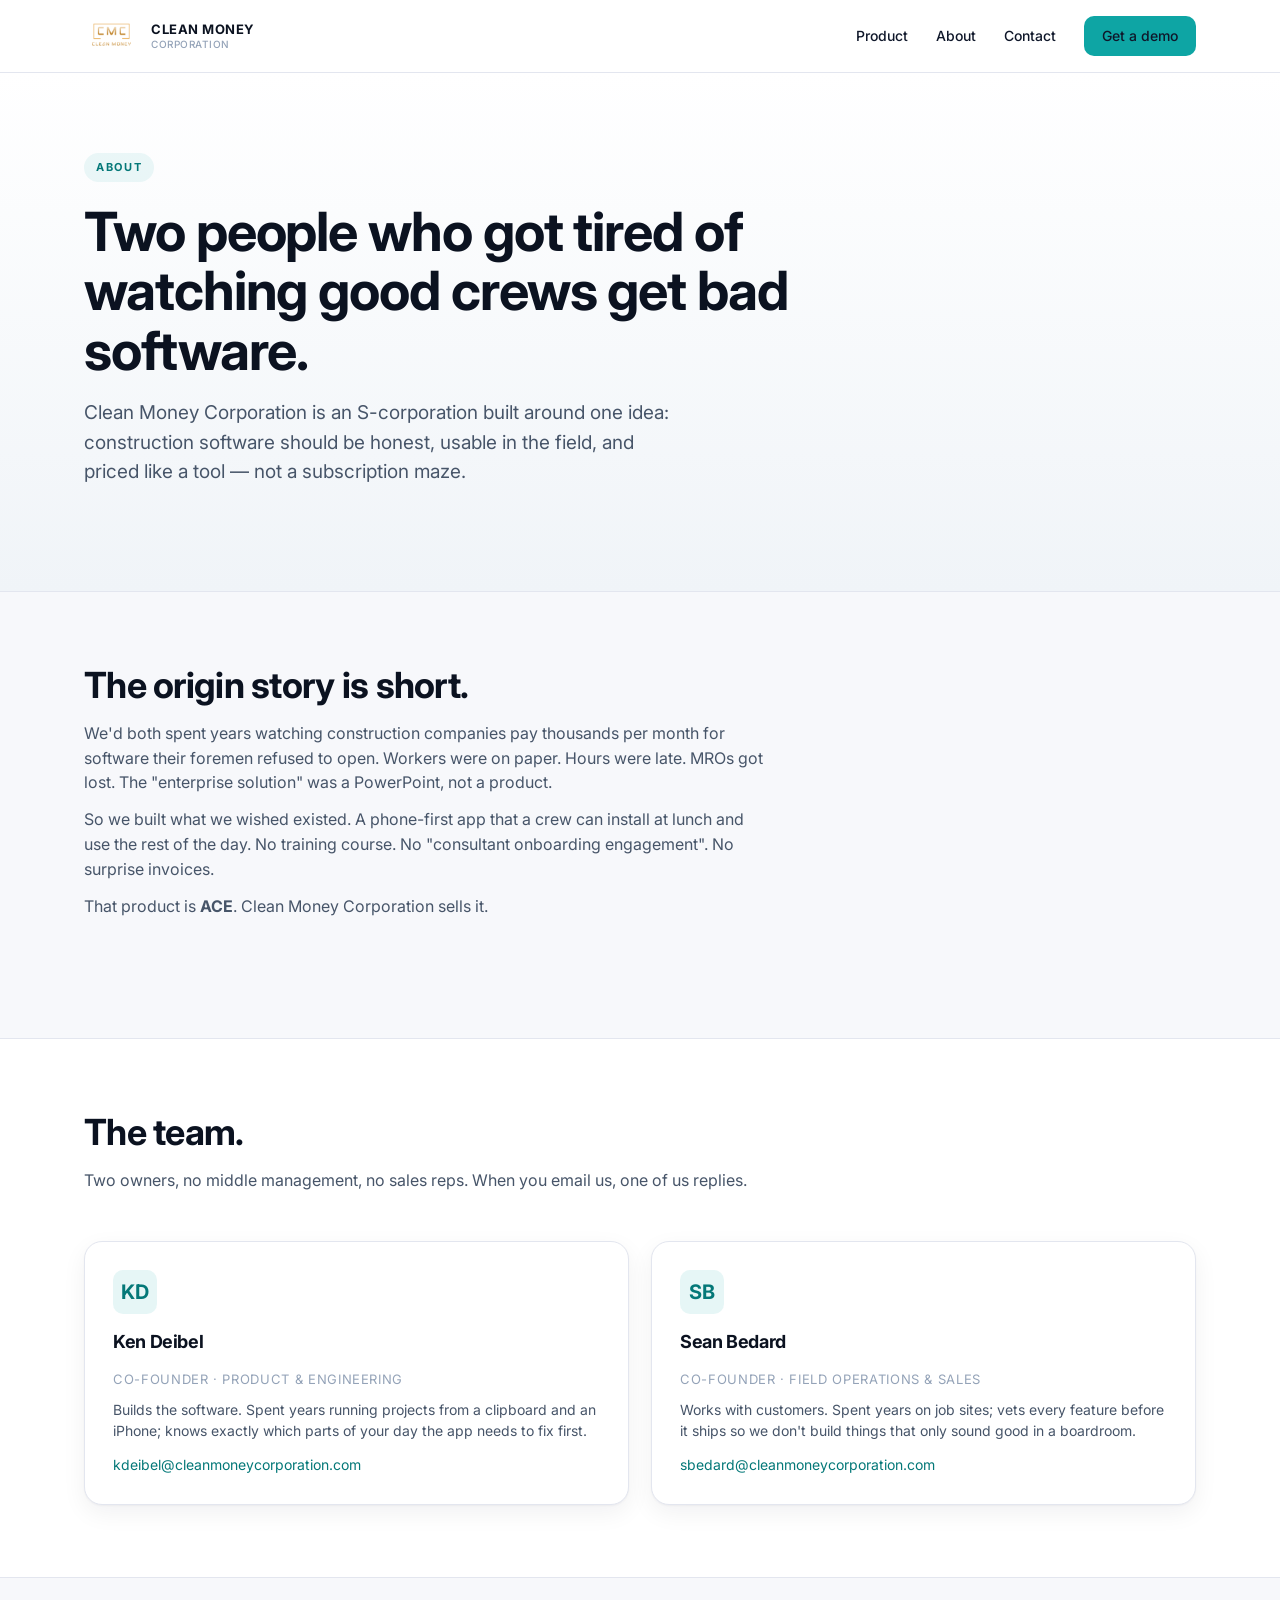
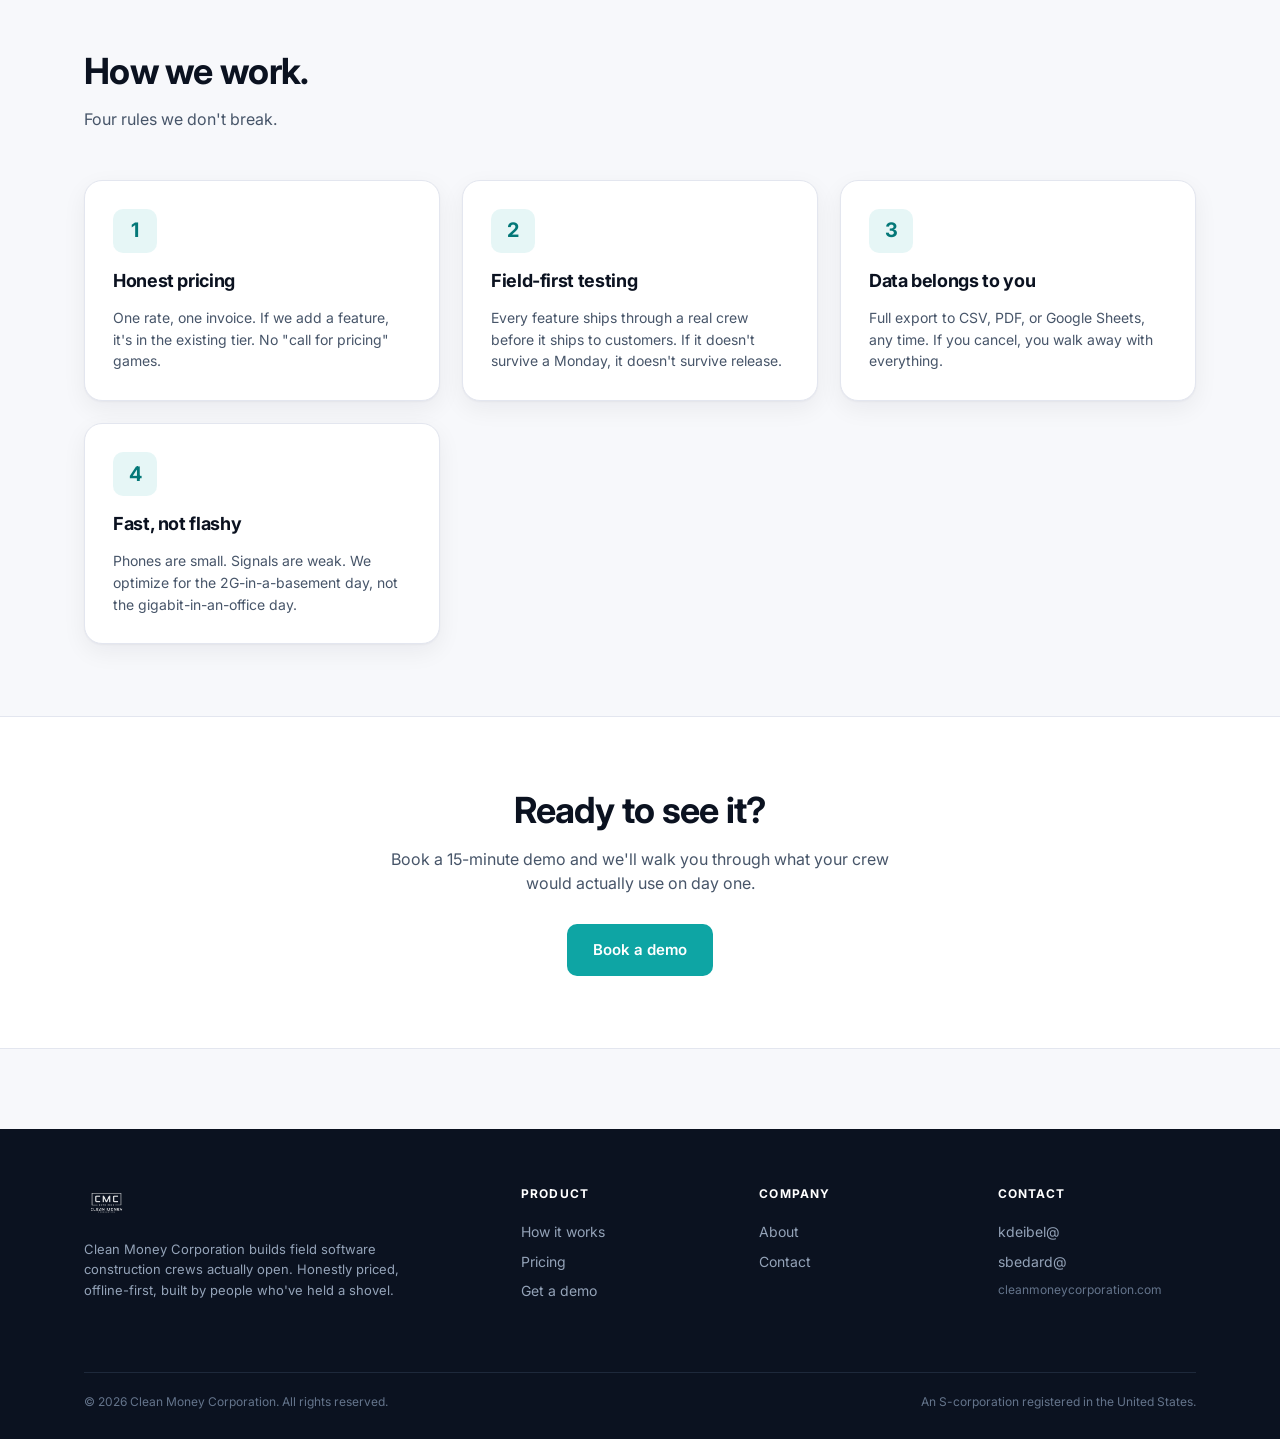
==== about.html @ bf86ad28 "Initial site: wedge landing + ACE product + about + contact Four-page static marketing site for Clea" ====
<!doctype html>
<html lang="en">
<head>
<meta charset="utf-8">
<meta name="viewport" content="width=device-width, initial-scale=1">
<title>About — Clean Money Corporation</title>
<meta name="description" content="Clean Money Corporation is a two-person team building honest field software for construction crews.">
<link rel="preconnect" href="https://fonts.googleapis.com">
<link rel="preconnect" href="https://fonts.gstatic.com" crossorigin>
<link href="https://fonts.googleapis.com/css2?family=Inter:wght@400;500;600;700;800&display=swap" rel="stylesheet">
<link rel="stylesheet" href="/css/site.css">
<link rel="icon" href="/assets/cmc-logo-transparent.png">
</head>
<body>

<header class="site-header">
  <div class="container">
    <a href="/" class="logo-wrap">
      <img src="/assets/cmc-logo-transparent.png" alt="Clean Money Corporation">
      <span class="brand">CLEAN MONEY<br><small>CORPORATION</small></span>
    </a>
    <nav class="nav">
      <a href="/ace.html">Product</a>
      <a href="/about.html">About</a>
      <a href="/contact.html">Contact</a>
      <a href="/contact.html" class="btn">Get a demo</a>
    </nav>
  </div>
</header>

<!-- ══ HERO ══════════════════════════════════════════════ -->
<section class="hero">
  <div class="container">
    <span class="eyebrow">About</span>
    <h1>Two people who got tired of watching good crews get bad software.</h1>
    <p class="lead">
      Clean Money Corporation is an S-corporation built around one idea:
      construction software should be honest, usable in the field, and
      priced like a tool — not a subscription maze.
    </p>
  </div>
</section>

<!-- ══ STORY ═════════════════════════════════════════════ -->
<section class="section">
  <div class="container">
    <div class="intro">
      <h2>The origin story is short.</h2>
      <p>We'd both spent years watching construction companies pay thousands per month for software their foremen refused to open. Workers were on paper. Hours were late. MROs got lost. The "enterprise solution" was a PowerPoint, not a product.</p>
      <p>So we built what we wished existed. A phone-first app that a crew can install at lunch and use the rest of the day. No training course. No "consultant onboarding engagement". No surprise invoices.</p>
      <p>That product is <strong>ACE</strong>. Clean Money Corporation sells it.</p>
    </div>
  </div>
</section>

<!-- ══ TEAM ══════════════════════════════════════════════ -->
<section class="section section-alt">
  <div class="container">
    <div class="intro">
      <h2>The team.</h2>
      <p>Two owners, no middle management, no sales reps. When you email us, one of us replies.</p>
    </div>
    <div class="card-grid">
      <div class="card">
        <div class="icon">KD</div>
        <h3>Ken Deibel</h3>
        <p style="color:var(--text-3);font-size:13px;text-transform:uppercase;letter-spacing:0.05em;margin-bottom:10px;">Co-founder · Product &amp; engineering</p>
        <p>Builds the software. Spent years running projects from a clipboard and an iPhone; knows exactly which parts of your day the app needs to fix first.</p>
        <p style="margin-top:12px;"><a href="mailto:kdeibel@cleanmoneycorporation.com">kdeibel@cleanmoneycorporation.com</a></p>
      </div>
      <div class="card">
        <div class="icon">SB</div>
        <h3>Sean Bedard</h3>
        <p style="color:var(--text-3);font-size:13px;text-transform:uppercase;letter-spacing:0.05em;margin-bottom:10px;">Co-founder · Field operations &amp; sales</p>
        <p>Works with customers. Spent years on job sites; vets every feature before it ships so we don't build things that only sound good in a boardroom.</p>
        <p style="margin-top:12px;"><a href="mailto:sbedard@cleanmoneycorporation.com">sbedard@cleanmoneycorporation.com</a></p>
      </div>
    </div>
  </div>
</section>

<!-- ══ VALUES ══════════════════════════════════════════ -->
<section class="section">
  <div class="container">
    <div class="intro">
      <h2>How we work.</h2>
      <p>Four rules we don't break.</p>
    </div>
    <div class="card-grid">
      <div class="card">
        <div class="icon">1</div>
        <h3>Honest pricing</h3>
        <p>One rate, one invoice. If we add a feature, it's in the existing tier. No "call for pricing" games.</p>
      </div>
      <div class="card">
        <div class="icon">2</div>
        <h3>Field-first testing</h3>
        <p>Every feature ships through a real crew before it ships to customers. If it doesn't survive a Monday, it doesn't survive release.</p>
      </div>
      <div class="card">
        <div class="icon">3</div>
        <h3>Data belongs to you</h3>
        <p>Full export to CSV, PDF, or Google Sheets, any time. If you cancel, you walk away with everything.</p>
      </div>
      <div class="card">
        <div class="icon">4</div>
        <h3>Fast, not flashy</h3>
        <p>Phones are small. Signals are weak. We optimize for the 2G-in-a-basement day, not the gigabit-in-an-office day.</p>
      </div>
    </div>
  </div>
</section>

<!-- ══ CTA ═══════════════════════════════════════════════ -->
<section class="section section-alt">
  <div class="container center">
    <h2>Ready to see it?</h2>
    <p style="max-width:520px;margin:0 auto 28px;">Book a 15-minute demo and we'll walk you through what your crew would actually use on day one.</p>
    <a href="/contact.html" class="btn">Book a demo</a>
  </div>
</section>

<!-- ══ FOOTER ══════════════════════════════════════════ -->
<footer class="site-footer">
  <div class="container">
    <div>
      <img src="/assets/cmc-logo-transparent.png" alt="Clean Money Corporation">
      <p>Clean Money Corporation builds field software construction crews actually open. Honestly priced, offline-first, built by people who've held a shovel.</p>
    </div>
    <div>
      <h4>Product</h4>
      <a href="/ace.html">How it works</a>
      <a href="/ace.html#pricing">Pricing</a>
      <a href="/contact.html">Get a demo</a>
    </div>
    <div>
      <h4>Company</h4>
      <a href="/about.html">About</a>
      <a href="/contact.html">Contact</a>
    </div>
    <div>
      <h4>Contact</h4>
      <a href="mailto:kdeibel@cleanmoneycorporation.com">kdeibel@</a>
      <a href="mailto:sbedard@cleanmoneycorporation.com">sbedard@</a>
      <span style="color:#64748b;font-size:12px;">cleanmoneycorporation.com</span>
    </div>
    <div class="legal">
      <span>&copy; 2026 Clean Money Corporation. All rights reserved.</span>
      <span>An S-corporation registered in the United States.</span>
    </div>
  </div>
</footer>

</body>
</html>
---- css/site.css ----
/* ══════════════════════════════════════════════════════
   Clean Money Corporation — site styles
   ══════════════════════════════════════════════════════ */

:root {
  --ink:        #0b1220;
  --ink-2:      #1a2540;
  --bg:         #f7f8fb;
  --surface:    #ffffff;
  --border:     #e3e6ef;
  --text:       #0f172a;
  --text-2:     #475569;
  --text-3:     #94a3b8;
  --accent:     #0ea5a4;   /* teal — trustworthy, clean, not too corporate */
  --accent-2:   #047878;
  --gold:       #c89b3c;
  --radius:     12px;
  --radius-lg:  18px;
  --shadow:     0 1px 2px rgba(15,23,42,0.04), 0 8px 24px rgba(15,23,42,0.06);
  --shadow-lg:  0 4px 8px rgba(15,23,42,0.06), 0 24px 64px rgba(15,23,42,0.12);
  --max-w:      1160px;
}

* { box-sizing: border-box; }
html, body {
  margin: 0; padding: 0;
  font-family: 'Inter', -apple-system, system-ui, 'Segoe UI', Roboto, sans-serif;
  color: var(--text);
  background: var(--bg);
  line-height: 1.55;
  -webkit-font-smoothing: antialiased;
  -moz-osx-font-smoothing: grayscale;
}
a { color: var(--accent-2); text-decoration: none; }
a:hover { text-decoration: underline; }
h1, h2, h3 { margin: 0 0 14px; color: var(--ink); font-weight: 700; letter-spacing: -0.02em; }
h1 { font-size: clamp(34px, 5vw, 54px); line-height: 1.1; }
h2 { font-size: clamp(26px, 3.4vw, 36px); line-height: 1.2; }
h3 { font-size: 18px; line-height: 1.35; }
p  { color: var(--text-2); margin: 0 0 12px; }

.container {
  max-width: var(--max-w);
  margin: 0 auto;
  padding: 0 24px;
}

/* ── Header ── */
.site-header {
  position: sticky; top: 0; z-index: 50;
  background: rgba(255,255,255,0.92);
  backdrop-filter: blur(10px);
  border-bottom: 1px solid var(--border);
}
.site-header .container {
  display: flex; align-items: center; justify-content: space-between;
  height: 72px;
}
.logo-wrap { display: flex; align-items: center; gap: 12px; }
.logo-wrap img { height: 44px; width: auto; display: block; }
.logo-wrap .brand {
  font-size: 13px; font-weight: 700; color: var(--ink); letter-spacing: 0.04em;
  line-height: 1.2;
}
.logo-wrap .brand small {
  display: block; font-size: 10px; color: var(--text-3); font-weight: 500;
}
.nav { display: flex; gap: 28px; align-items: center; }
.nav a {
  color: var(--text); font-weight: 500; font-size: 14px;
}
.nav a:hover { color: var(--accent-2); text-decoration: none; }
.nav .btn { padding: 9px 18px; }
@media (max-width: 720px) {
  .nav { gap: 14px; }
  .nav a:not(.btn) { display: none; }
}

/* ── Buttons ── */
.btn {
  display: inline-block;
  padding: 14px 26px;
  background: var(--accent);
  color: #fff;
  border-radius: 10px;
  font-weight: 600;
  font-size: 15px;
  border: 0;
  cursor: pointer;
  transition: background 0.15s ease, transform 0.1s ease;
  text-decoration: none;
}
.btn:hover { background: var(--accent-2); text-decoration: none; transform: translateY(-1px); }
.btn.btn-outline {
  background: transparent;
  color: var(--accent-2);
  border: 1.5px solid var(--accent);
}
.btn.btn-outline:hover { background: var(--accent); color: #fff; }
.btn.btn-dark {
  background: var(--ink);
}
.btn.btn-dark:hover { background: var(--ink-2); }

/* ── Hero ── */
.hero {
  padding: 80px 0 72px;
  background: linear-gradient(180deg, #ffffff 0%, #f0f4f8 100%);
  border-bottom: 1px solid var(--border);
}
.hero .eyebrow {
  display: inline-block;
  font-size: 11px; font-weight: 700; color: var(--accent-2);
  text-transform: uppercase; letter-spacing: 0.15em;
  padding: 6px 12px; background: rgba(14,165,164,0.08);
  border-radius: 100px; margin-bottom: 20px;
}
.hero h1 { max-width: 760px; margin-bottom: 18px; }
.hero .lead {
  font-size: 19px; color: var(--text-2); max-width: 600px; margin-bottom: 32px;
}
.hero .cta-row { display: flex; gap: 14px; flex-wrap: wrap; }
.hero .trust {
  margin-top: 40px;
  font-size: 13px; color: var(--text-3);
  display: flex; gap: 24px; flex-wrap: wrap;
}
.hero .trust span::before { content: "✓ "; color: var(--accent); font-weight: 700; }

/* ── Sections ── */
.section { padding: 72px 0; }
.section-alt { background: var(--surface); border-top: 1px solid var(--border); border-bottom: 1px solid var(--border); }
.section .intro { max-width: 680px; margin-bottom: 48px; }
.section .intro h2 { margin-bottom: 14px; }

/* ── Cards grid ── */
.card-grid {
  display: grid;
  grid-template-columns: repeat(auto-fit, minmax(280px, 1fr));
  gap: 22px;
}
.card {
  background: var(--surface);
  border: 1px solid var(--border);
  border-radius: var(--radius-lg);
  padding: 28px;
  box-shadow: var(--shadow);
  transition: box-shadow 0.2s ease, transform 0.1s ease;
}
.card:hover { box-shadow: var(--shadow-lg); transform: translateY(-2px); }
.card .icon {
  width: 44px; height: 44px;
  background: rgba(14,165,164,0.1);
  color: var(--accent-2);
  border-radius: 10px;
  display: flex; align-items: center; justify-content: center;
  font-size: 20px; font-weight: 700;
  margin-bottom: 16px;
}
.card h3 { color: var(--ink); }
.card p { font-size: 14px; color: var(--text-2); margin: 0; }

/* ── Feature split (two-column) ── */
.split {
  display: grid;
  grid-template-columns: 1fr 1fr;
  gap: 60px;
  align-items: center;
}
.split.reverse > :first-child { order: 2; }
@media (max-width: 820px) {
  .split { grid-template-columns: 1fr; gap: 32px; }
  .split.reverse > :first-child { order: 0; }
}

/* ── Pricing table ── */
.pricing {
  display: grid;
  grid-template-columns: repeat(auto-fit, minmax(260px, 1fr));
  gap: 20px;
}
.price-card {
  background: var(--surface);
  border: 1.5px solid var(--border);
  border-radius: var(--radius-lg);
  padding: 32px 26px;
  position: relative;
}
.price-card.highlight {
  border-color: var(--accent);
  box-shadow: 0 0 0 4px rgba(14,165,164,0.08);
}
.price-card .tag {
  position: absolute; top: -12px; right: 20px;
  background: var(--accent); color: #fff;
  padding: 4px 12px; border-radius: 100px;
  font-size: 11px; font-weight: 700; letter-spacing: 0.05em;
  text-transform: uppercase;
}
.price-card .tier {
  font-size: 12px; font-weight: 700; color: var(--text-3);
  text-transform: uppercase; letter-spacing: 0.12em; margin-bottom: 8px;
}
.price-card .price {
  font-size: 42px; font-weight: 800; color: var(--ink);
  line-height: 1; margin-bottom: 4px;
}
.price-card .price .per { font-size: 14px; color: var(--text-3); font-weight: 500; }
.price-card .desc { font-size: 13px; color: var(--text-2); margin-bottom: 20px; }
.price-card ul {
  list-style: none; padding: 0; margin: 0 0 24px;
  font-size: 14px;
}
.price-card li {
  padding: 8px 0 8px 24px;
  color: var(--text);
  position: relative;
  border-bottom: 1px solid var(--border);
}
.price-card li::before {
  content: "✓";
  position: absolute; left: 0; top: 8px;
  color: var(--accent);
  font-weight: 700;
}
.price-card li:last-child { border-bottom: 0; }
.price-card .btn { width: 100%; text-align: center; }

/* ── Contact form ── */
.contact-form {
  background: var(--surface);
  border: 1px solid var(--border);
  border-radius: var(--radius-lg);
  padding: 36px;
  box-shadow: var(--shadow);
  max-width: 620px;
}
.contact-form label {
  display: block;
  font-size: 13px; font-weight: 600; color: var(--ink);
  margin-bottom: 6px;
}
.contact-form input,
.contact-form select,
.contact-form textarea {
  width: 100%;
  padding: 12px 14px;
  border: 1.5px solid var(--border);
  border-radius: 8px;
  font-size: 15px;
  font-family: inherit;
  color: var(--text);
  background: #fff;
  margin-bottom: 18px;
  transition: border-color 0.15s ease;
}
.contact-form input:focus,
.contact-form select:focus,
.contact-form textarea:focus {
  outline: 0;
  border-color: var(--accent);
}
.contact-form textarea { resize: vertical; min-height: 120px; }
.contact-form .btn { width: 100%; }
.contact-form .note {
  font-size: 12px; color: var(--text-3);
  margin-top: 14px; text-align: center;
}

/* ── Footer ── */
.site-footer {
  background: var(--ink);
  color: #cbd5e1;
  padding: 56px 0 28px;
  margin-top: 80px;
}
.site-footer .container {
  display: grid;
  grid-template-columns: 2fr 1fr 1fr 1fr;
  gap: 40px;
}
@media (max-width: 720px) {
  .site-footer .container { grid-template-columns: 1fr 1fr; }
}
.site-footer h4 {
  color: #fff; font-size: 12px; font-weight: 700;
  text-transform: uppercase; letter-spacing: 0.1em; margin: 0 0 14px;
}
.site-footer a { color: #94a3b8; font-size: 14px; display: block; padding: 4px 0; }
.site-footer a:hover { color: #fff; text-decoration: none; }
.site-footer .legal {
  grid-column: 1 / -1;
  border-top: 1px solid #1e293b;
  padding-top: 20px; margin-top: 20px;
  font-size: 12px; color: #64748b;
  display: flex; justify-content: space-between; flex-wrap: wrap; gap: 10px;
}
.site-footer .legal a { display: inline; }
.site-footer img { height: 36px; margin-bottom: 12px; filter: brightness(0) invert(1); opacity: 0.9; }
.site-footer p { color: #94a3b8; font-size: 13px; max-width: 320px; }

/* ── Utilities ── */
.center { text-align: center; }
.muted { color: var(--text-3); }
.mt-0 { margin-top: 0; }
.mt-2 { margin-top: 16px; }
.mb-0 { margin-bottom: 0; }
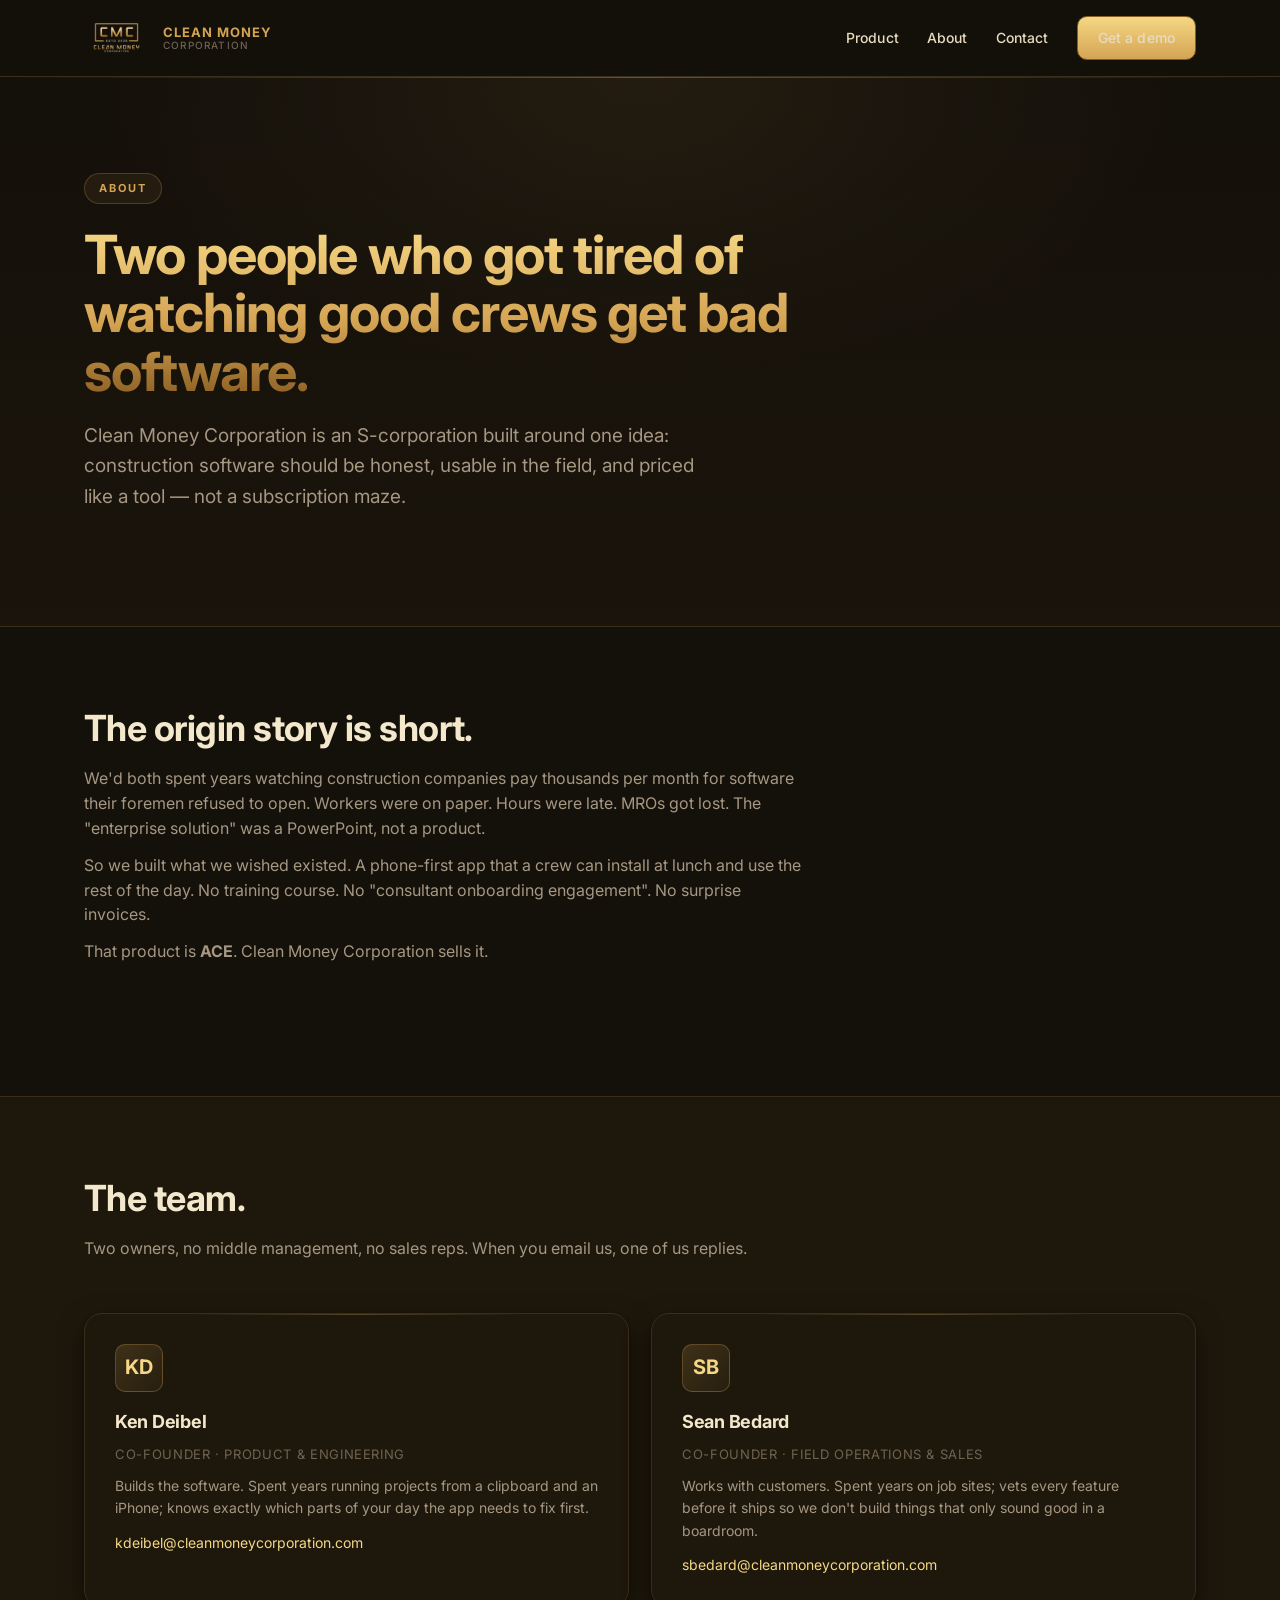
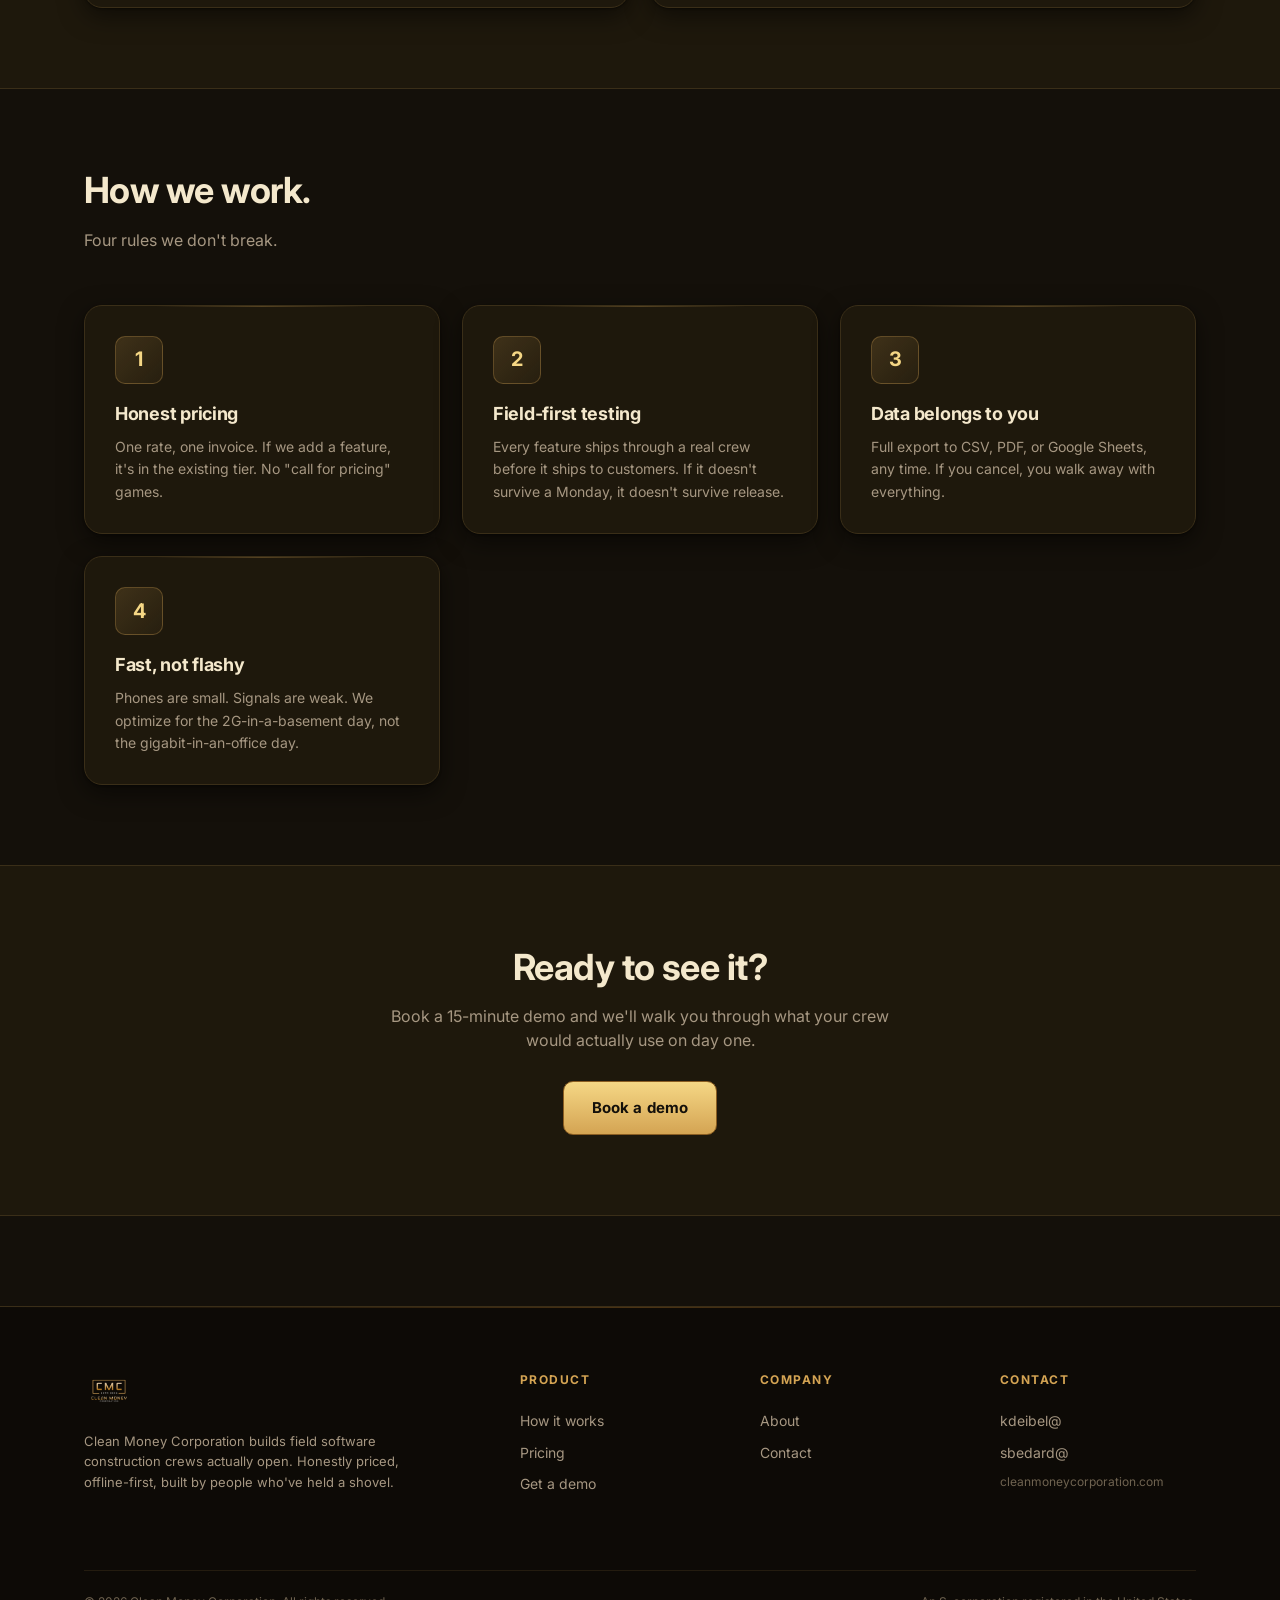
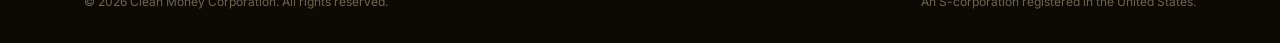
==== commit 86c7358f: "Dark mode — match logo palette Rewrite css/site.css with the brand palette pulled straight from the " ====
--- a/about.html
+++ b/about.html
@@ -142,7 +142,7 @@
       <h4>Contact</h4>
       <a href="mailto:kdeibel@cleanmoneycorporation.com">kdeibel@</a>
       <a href="mailto:sbedard@cleanmoneycorporation.com">sbedard@</a>
-      <span style="color:#64748b;font-size:12px;">cleanmoneycorporation.com</span>
+      <span style="color:var(--text-3);font-size:12px;">cleanmoneycorporation.com</span>
     </div>
     <div class="legal">
       <span>&copy; 2026 Clean Money Corporation. All rights reserved.</span>
--- a/css/site.css
+++ b/css/site.css
@@ -1,24 +1,50 @@
 /* ══════════════════════════════════════════════════════
-   Clean Money Corporation — site styles
+   Clean Money Corporation — site styles (dark mode)
+   ──────────────────────────────────────────────────────
+   Palette pulled directly from the brand logo:
+     bg         very dark brown-black
+     ink        warm off-white (headlines)
+     gold       mid-gradient gold (primary accent)
+     gold-light bright highlight (hover, focus rings)
+     gold-dark  shadow bronze (borders, muted accents)
    ══════════════════════════════════════════════════════ */
 
 :root {
-  --ink:        #0b1220;
-  --ink-2:      #1a2540;
-  --bg:         #f7f8fb;
-  --surface:    #ffffff;
-  --border:     #e3e6ef;
-  --text:       #0f172a;
-  --text-2:     #475569;
-  --text-3:     #94a3b8;
-  --accent:     #0ea5a4;   /* teal — trustworthy, clean, not too corporate */
-  --accent-2:   #047878;
-  --gold:       #c89b3c;
-  --radius:     12px;
-  --radius-lg:  18px;
-  --shadow:     0 1px 2px rgba(15,23,42,0.04), 0 8px 24px rgba(15,23,42,0.06);
-  --shadow-lg:  0 4px 8px rgba(15,23,42,0.06), 0 24px 64px rgba(15,23,42,0.12);
-  --max-w:      1160px;
+  /* Backgrounds */
+  --bg:            #14100a;   /* deep brown-black, matches logo bg */
+  --surface:       #1e180c;   /* card bg, slightly lifted */
+  --surface-2:     #2a2110;   /* hover / alt card */
+  --surface-3:     #0d0a06;   /* footer / darkest block */
+
+  /* Borders */
+  --border:        #3a2e18;   /* dark bronze border */
+  --border-soft:   #241c0f;   /* subtle inner dividers */
+
+  /* Text */
+  --ink:           #f4e8cc;   /* warm white — headlines */
+  --text:          #e8dcc0;   /* body text */
+  --text-2:        #a69782;   /* muted */
+  --text-3:        #6f6350;   /* very muted / captions */
+
+  /* Gold — the brand color, pulled from logo gradient */
+  --gold:          #d4a453;   /* primary mid-tone gold */
+  --gold-light:    #f5d785;   /* bright highlight */
+  --gold-dark:     #8a5d22;   /* bronze shadow */
+
+  /* Semantic accents (map to gold palette) */
+  --accent:        var(--gold);
+  --accent-2:      var(--gold-light);
+  --accent-dark:   var(--gold-dark);
+
+  /* Sizing */
+  --radius:        12px;
+  --radius-lg:     18px;
+  --max-w:         1160px;
+
+  /* Shadows — warmer, darker, logo-backdrop feel */
+  --shadow:     0 1px 2px rgba(0,0,0,0.4), 0 8px 24px rgba(0,0,0,0.5);
+  --shadow-lg:  0 4px 8px rgba(0,0,0,0.5), 0 24px 64px rgba(0,0,0,0.7);
+  --gold-glow:  0 0 0 3px rgba(212,164,83,0.18);
 }
 
 * { box-sizing: border-box; }
@@ -31,12 +57,20 @@
   -webkit-font-smoothing: antialiased;
   -moz-osx-font-smoothing: grayscale;
 }
-a { color: var(--accent-2); text-decoration: none; }
-a:hover { text-decoration: underline; }
-h1, h2, h3 { margin: 0 0 14px; color: var(--ink); font-weight: 700; letter-spacing: -0.02em; }
-h1 { font-size: clamp(34px, 5vw, 54px); line-height: 1.1; }
-h2 { font-size: clamp(26px, 3.4vw, 36px); line-height: 1.2; }
-h3 { font-size: 18px; line-height: 1.35; }
+a { color: var(--gold-light); text-decoration: none; }
+a:hover { color: var(--gold); text-decoration: underline; }
+h1, h2, h3 { margin: 0 0 14px; color: var(--ink); font-weight: 700; letter-spacing: -0.015em; }
+h1 {
+  font-size: clamp(34px, 5vw, 54px);
+  line-height: 1.08;
+  background: linear-gradient(180deg, var(--gold-light) 0%, var(--gold) 55%, var(--gold-dark) 100%);
+  -webkit-background-clip: text;
+  background-clip: text;
+  color: transparent;
+  letter-spacing: -0.02em;
+}
+h2 { font-size: clamp(26px, 3.4vw, 36px); line-height: 1.2; color: var(--ink); }
+h3 { font-size: 18px; line-height: 1.35; color: var(--ink); }
 p  { color: var(--text-2); margin: 0 0 12px; }
 
 .container {
@@ -48,29 +82,32 @@
 /* ── Header ── */
 .site-header {
   position: sticky; top: 0; z-index: 50;
-  background: rgba(255,255,255,0.92);
-  backdrop-filter: blur(10px);
+  background: rgba(20,16,10,0.88);
+  backdrop-filter: blur(12px);
+  -webkit-backdrop-filter: blur(12px);
   border-bottom: 1px solid var(--border);
 }
 .site-header .container {
   display: flex; align-items: center; justify-content: space-between;
-  height: 72px;
-}
-.logo-wrap { display: flex; align-items: center; gap: 12px; }
-.logo-wrap img { height: 44px; width: auto; display: block; }
+  height: 76px;
+}
+.logo-wrap { display: flex; align-items: center; gap: 14px; }
+.logo-wrap img { height: 52px; width: auto; display: block; }
 .logo-wrap .brand {
-  font-size: 13px; font-weight: 700; color: var(--ink); letter-spacing: 0.04em;
-  line-height: 1.2;
+  font-size: 13px; font-weight: 700; color: var(--gold); letter-spacing: 0.08em;
+  line-height: 1.15;
 }
 .logo-wrap .brand small {
   display: block; font-size: 10px; color: var(--text-3); font-weight: 500;
+  letter-spacing: 0.12em;
 }
 .nav { display: flex; gap: 28px; align-items: center; }
 .nav a {
   color: var(--text); font-weight: 500; font-size: 14px;
-}
-.nav a:hover { color: var(--accent-2); text-decoration: none; }
-.nav .btn { padding: 9px 18px; }
+  letter-spacing: 0.01em;
+}
+.nav a:hover { color: var(--gold-light); text-decoration: none; }
+.nav .btn { padding: 10px 20px; }
 @media (max-width: 720px) {
   .nav { gap: 14px; }
   .nav a:not(.btn) { display: none; }
@@ -79,59 +116,95 @@
 /* ── Buttons ── */
 .btn {
   display: inline-block;
-  padding: 14px 26px;
-  background: var(--accent);
-  color: #fff;
+  padding: 14px 28px;
+  background: linear-gradient(180deg, var(--gold-light) 0%, var(--gold) 100%);
+  color: #14100a;
   border-radius: 10px;
-  font-weight: 600;
+  font-weight: 700;
   font-size: 15px;
-  border: 0;
+  border: 1px solid var(--gold-dark);
   cursor: pointer;
-  transition: background 0.15s ease, transform 0.1s ease;
+  transition: filter 0.15s ease, transform 0.1s ease, box-shadow 0.15s ease;
   text-decoration: none;
-}
-.btn:hover { background: var(--accent-2); text-decoration: none; transform: translateY(-1px); }
+  letter-spacing: 0.01em;
+}
+.btn:hover {
+  text-decoration: none;
+  transform: translateY(-1px);
+  filter: brightness(1.08);
+  box-shadow: 0 6px 20px rgba(212,164,83,0.25);
+}
 .btn.btn-outline {
   background: transparent;
-  color: var(--accent-2);
-  border: 1.5px solid var(--accent);
-}
-.btn.btn-outline:hover { background: var(--accent); color: #fff; }
+  color: var(--gold);
+  border: 1.5px solid var(--gold);
+}
+.btn.btn-outline:hover {
+  background: rgba(212,164,83,0.08);
+  color: var(--gold-light);
+  border-color: var(--gold-light);
+  box-shadow: none;
+}
 .btn.btn-dark {
-  background: var(--ink);
-}
-.btn.btn-dark:hover { background: var(--ink-2); }
+  background: var(--surface);
+  color: var(--gold);
+  border: 1px solid var(--border);
+}
+.btn.btn-dark:hover {
+  background: var(--surface-2);
+  filter: none;
+}
 
 /* ── Hero ── */
 .hero {
-  padding: 80px 0 72px;
-  background: linear-gradient(180deg, #ffffff 0%, #f0f4f8 100%);
+  padding: 96px 0 80px;
+  background:
+    radial-gradient(ellipse 900px 500px at 50% 0%, rgba(212,164,83,0.08) 0%, transparent 60%),
+    linear-gradient(180deg, var(--bg) 0%, #1a140b 100%);
   border-bottom: 1px solid var(--border);
+  position: relative;
+  overflow: hidden;
+}
+.hero::before {
+  /* subtle gold line at top, echoing the logo's gold border box */
+  content: '';
+  position: absolute; top: 0; left: 0; right: 0; height: 1px;
+  background: linear-gradient(90deg, transparent 0%, var(--gold) 50%, transparent 100%);
+  opacity: 0.4;
 }
 .hero .eyebrow {
   display: inline-block;
-  font-size: 11px; font-weight: 700; color: var(--accent-2);
-  text-transform: uppercase; letter-spacing: 0.15em;
-  padding: 6px 12px; background: rgba(14,165,164,0.08);
-  border-radius: 100px; margin-bottom: 20px;
-}
-.hero h1 { max-width: 760px; margin-bottom: 18px; }
+  font-size: 11px; font-weight: 700; color: var(--gold);
+  text-transform: uppercase; letter-spacing: 0.18em;
+  padding: 6px 14px;
+  background: rgba(212,164,83,0.08);
+  border: 1px solid rgba(212,164,83,0.25);
+  border-radius: 100px; margin-bottom: 22px;
+}
+.hero h1 { max-width: 780px; margin-bottom: 20px; }
 .hero .lead {
-  font-size: 19px; color: var(--text-2); max-width: 600px; margin-bottom: 32px;
+  font-size: 19px; color: var(--text-2); max-width: 620px; margin-bottom: 34px;
+  line-height: 1.6;
 }
 .hero .cta-row { display: flex; gap: 14px; flex-wrap: wrap; }
 .hero .trust {
-  margin-top: 40px;
+  margin-top: 44px;
   font-size: 13px; color: var(--text-3);
-  display: flex; gap: 24px; flex-wrap: wrap;
-}
-.hero .trust span::before { content: "✓ "; color: var(--accent); font-weight: 700; }
+  display: flex; gap: 28px; flex-wrap: wrap;
+}
+.hero .trust span::before {
+  content: "✓ "; color: var(--gold); font-weight: 700;
+}
 
 /* ── Sections ── */
-.section { padding: 72px 0; }
-.section-alt { background: var(--surface); border-top: 1px solid var(--border); border-bottom: 1px solid var(--border); }
-.section .intro { max-width: 680px; margin-bottom: 48px; }
-.section .intro h2 { margin-bottom: 14px; }
+.section { padding: 80px 0; }
+.section-alt {
+  background: var(--surface);
+  border-top: 1px solid var(--border);
+  border-bottom: 1px solid var(--border);
+}
+.section .intro { max-width: 720px; margin-bottom: 52px; }
+.section .intro h2 { margin-bottom: 16px; }
 
 /* ── Cards grid ── */
 .card-grid {
@@ -143,84 +216,107 @@
   background: var(--surface);
   border: 1px solid var(--border);
   border-radius: var(--radius-lg);
-  padding: 28px;
+  padding: 30px;
   box-shadow: var(--shadow);
-  transition: box-shadow 0.2s ease, transform 0.1s ease;
-}
-.card:hover { box-shadow: var(--shadow-lg); transform: translateY(-2px); }
+  transition: border-color 0.2s ease, transform 0.15s ease, box-shadow 0.2s ease;
+  position: relative;
+}
+.card::before {
+  /* very subtle top highlight line */
+  content: '';
+  position: absolute; top: 0; left: 20%; right: 20%; height: 1px;
+  background: linear-gradient(90deg, transparent, rgba(212,164,83,0.3), transparent);
+  border-radius: var(--radius-lg);
+}
+.card:hover {
+  border-color: var(--gold-dark);
+  transform: translateY(-3px);
+  box-shadow: var(--shadow-lg);
+}
 .card .icon {
-  width: 44px; height: 44px;
-  background: rgba(14,165,164,0.1);
-  color: var(--accent-2);
+  width: 48px; height: 48px;
+  background: linear-gradient(135deg, rgba(212,164,83,0.18), rgba(212,164,83,0.05));
+  color: var(--gold-light);
+  border: 1px solid rgba(212,164,83,0.3);
   border-radius: 10px;
   display: flex; align-items: center; justify-content: center;
   font-size: 20px; font-weight: 700;
-  margin-bottom: 16px;
-}
-.card h3 { color: var(--ink); }
-.card p { font-size: 14px; color: var(--text-2); margin: 0; }
+  margin-bottom: 18px;
+}
+.card h3 { color: var(--ink); margin-bottom: 10px; }
+.card p { font-size: 14px; color: var(--text-2); margin: 0; line-height: 1.6; }
 
 /* ── Feature split (two-column) ── */
 .split {
   display: grid;
   grid-template-columns: 1fr 1fr;
-  gap: 60px;
+  gap: 64px;
   align-items: center;
 }
 .split.reverse > :first-child { order: 2; }
 @media (max-width: 820px) {
-  .split { grid-template-columns: 1fr; gap: 32px; }
+  .split { grid-template-columns: 1fr; gap: 36px; }
   .split.reverse > :first-child { order: 0; }
 }
 
 /* ── Pricing table ── */
 .pricing {
   display: grid;
-  grid-template-columns: repeat(auto-fit, minmax(260px, 1fr));
-  gap: 20px;
+  grid-template-columns: repeat(auto-fit, minmax(270px, 1fr));
+  gap: 22px;
 }
 .price-card {
   background: var(--surface);
   border: 1.5px solid var(--border);
   border-radius: var(--radius-lg);
-  padding: 32px 26px;
+  padding: 36px 28px;
   position: relative;
 }
 .price-card.highlight {
-  border-color: var(--accent);
-  box-shadow: 0 0 0 4px rgba(14,165,164,0.08);
+  border-color: var(--gold);
+  box-shadow: 0 0 0 4px rgba(212,164,83,0.1), 0 12px 40px rgba(0,0,0,0.4);
+  background: linear-gradient(180deg, var(--surface) 0%, #1a1209 100%);
 }
 .price-card .tag {
   position: absolute; top: -12px; right: 20px;
-  background: var(--accent); color: #fff;
-  padding: 4px 12px; border-radius: 100px;
-  font-size: 11px; font-weight: 700; letter-spacing: 0.05em;
+  background: linear-gradient(180deg, var(--gold-light), var(--gold));
+  color: #14100a;
+  padding: 5px 14px; border-radius: 100px;
+  font-size: 11px; font-weight: 800; letter-spacing: 0.05em;
   text-transform: uppercase;
+  box-shadow: 0 4px 12px rgba(212,164,83,0.3);
 }
 .price-card .tier {
-  font-size: 12px; font-weight: 700; color: var(--text-3);
-  text-transform: uppercase; letter-spacing: 0.12em; margin-bottom: 8px;
+  font-size: 12px; font-weight: 700; color: var(--gold);
+  text-transform: uppercase; letter-spacing: 0.15em; margin-bottom: 10px;
 }
 .price-card .price {
-  font-size: 42px; font-weight: 800; color: var(--ink);
-  line-height: 1; margin-bottom: 4px;
-}
-.price-card .price .per { font-size: 14px; color: var(--text-3); font-weight: 500; }
-.price-card .desc { font-size: 13px; color: var(--text-2); margin-bottom: 20px; }
+  font-size: 44px; font-weight: 800;
+  background: linear-gradient(180deg, var(--gold-light) 0%, var(--gold) 100%);
+  -webkit-background-clip: text;
+  background-clip: text;
+  color: transparent;
+  line-height: 1; margin-bottom: 6px;
+}
+.price-card .price .per {
+  font-size: 14px; color: var(--text-3); font-weight: 500;
+  -webkit-text-fill-color: var(--text-3);
+}
+.price-card .desc { font-size: 13px; color: var(--text-2); margin-bottom: 22px; }
 .price-card ul {
-  list-style: none; padding: 0; margin: 0 0 24px;
+  list-style: none; padding: 0; margin: 0 0 26px;
   font-size: 14px;
 }
 .price-card li {
-  padding: 8px 0 8px 24px;
+  padding: 9px 0 9px 24px;
   color: var(--text);
   position: relative;
-  border-bottom: 1px solid var(--border);
+  border-bottom: 1px solid var(--border-soft);
 }
 .price-card li::before {
   content: "✓";
-  position: absolute; left: 0; top: 8px;
-  color: var(--accent);
+  position: absolute; left: 0; top: 9px;
+  color: var(--gold);
   font-weight: 700;
 }
 .price-card li:last-child { border-bottom: 0; }
@@ -231,77 +327,105 @@
   background: var(--surface);
   border: 1px solid var(--border);
   border-radius: var(--radius-lg);
-  padding: 36px;
+  padding: 40px;
   box-shadow: var(--shadow);
-  max-width: 620px;
+  max-width: 640px;
 }
 .contact-form label {
   display: block;
-  font-size: 13px; font-weight: 600; color: var(--ink);
+  font-size: 13px; font-weight: 600; color: var(--gold);
   margin-bottom: 6px;
+  letter-spacing: 0.03em;
 }
 .contact-form input,
 .contact-form select,
 .contact-form textarea {
   width: 100%;
-  padding: 12px 14px;
+  padding: 13px 16px;
   border: 1.5px solid var(--border);
   border-radius: 8px;
   font-size: 15px;
   font-family: inherit;
   color: var(--text);
-  background: #fff;
-  margin-bottom: 18px;
-  transition: border-color 0.15s ease;
+  background: var(--surface-3);
+  margin-bottom: 20px;
+  transition: border-color 0.15s ease, box-shadow 0.15s ease;
+}
+.contact-form input::placeholder,
+.contact-form textarea::placeholder {
+  color: var(--text-3);
 }
 .contact-form input:focus,
 .contact-form select:focus,
 .contact-form textarea:focus {
   outline: 0;
-  border-color: var(--accent);
-}
-.contact-form textarea { resize: vertical; min-height: 120px; }
+  border-color: var(--gold);
+  box-shadow: var(--gold-glow);
+}
+.contact-form select {
+  /* dark dropdown — system default gives light bg, override */
+  background-color: var(--surface-3);
+  color: var(--text);
+  appearance: none;
+  background-image: url("data:image/svg+xml;utf8,<svg xmlns='http://www.w3.org/2000/svg' width='14' height='14' viewBox='0 0 20 20' fill='%23d4a453'><path d='M5 8l5 5 5-5z'/></svg>");
+  background-repeat: no-repeat;
+  background-position: right 14px center;
+  padding-right: 40px;
+}
+.contact-form textarea { resize: vertical; min-height: 130px; }
 .contact-form .btn { width: 100%; }
 .contact-form .note {
   font-size: 12px; color: var(--text-3);
-  margin-top: 14px; text-align: center;
+  margin-top: 16px; text-align: center;
 }
 
 /* ── Footer ── */
 .site-footer {
-  background: var(--ink);
-  color: #cbd5e1;
-  padding: 56px 0 28px;
-  margin-top: 80px;
+  background: var(--surface-3);
+  color: var(--text-2);
+  padding: 64px 0 32px;
+  margin-top: 90px;
+  border-top: 1px solid var(--border);
+  position: relative;
+}
+.site-footer::before {
+  /* gold accent line, echoes the hero */
+  content: '';
+  position: absolute; top: 0; left: 0; right: 0; height: 1px;
+  background: linear-gradient(90deg, transparent 0%, var(--gold-dark) 50%, transparent 100%);
+  opacity: 0.5;
 }
 .site-footer .container {
   display: grid;
   grid-template-columns: 2fr 1fr 1fr 1fr;
-  gap: 40px;
+  gap: 44px;
 }
 @media (max-width: 720px) {
   .site-footer .container { grid-template-columns: 1fr 1fr; }
 }
 .site-footer h4 {
-  color: #fff; font-size: 12px; font-weight: 700;
-  text-transform: uppercase; letter-spacing: 0.1em; margin: 0 0 14px;
-}
-.site-footer a { color: #94a3b8; font-size: 14px; display: block; padding: 4px 0; }
-.site-footer a:hover { color: #fff; text-decoration: none; }
+  color: var(--gold); font-size: 12px; font-weight: 700;
+  text-transform: uppercase; letter-spacing: 0.12em; margin: 0 0 16px;
+}
+.site-footer a {
+  color: var(--text-2); font-size: 14px; display: block; padding: 5px 0;
+}
+.site-footer a:hover { color: var(--gold-light); text-decoration: none; }
 .site-footer .legal {
   grid-column: 1 / -1;
-  border-top: 1px solid #1e293b;
-  padding-top: 20px; margin-top: 20px;
-  font-size: 12px; color: #64748b;
+  border-top: 1px solid var(--border-soft);
+  padding-top: 22px; margin-top: 22px;
+  font-size: 12px; color: var(--text-3);
   display: flex; justify-content: space-between; flex-wrap: wrap; gap: 10px;
 }
 .site-footer .legal a { display: inline; }
-.site-footer img { height: 36px; margin-bottom: 12px; filter: brightness(0) invert(1); opacity: 0.9; }
-.site-footer p { color: #94a3b8; font-size: 13px; max-width: 320px; }
+/* Logo keeps its natural gold-on-transparent — no invert filter */
+.site-footer img { height: 40px; margin-bottom: 14px; opacity: 0.95; }
+.site-footer p { color: var(--text-2); font-size: 13px; max-width: 340px; }
 
 /* ── Utilities ── */
 .center { text-align: center; }
 .muted { color: var(--text-3); }
 .mt-0 { margin-top: 0; }
-.mt-2 { margin-top: 16px; }
+.mt-2 { margin-top: 18px; }
 .mb-0 { margin-bottom: 0; }
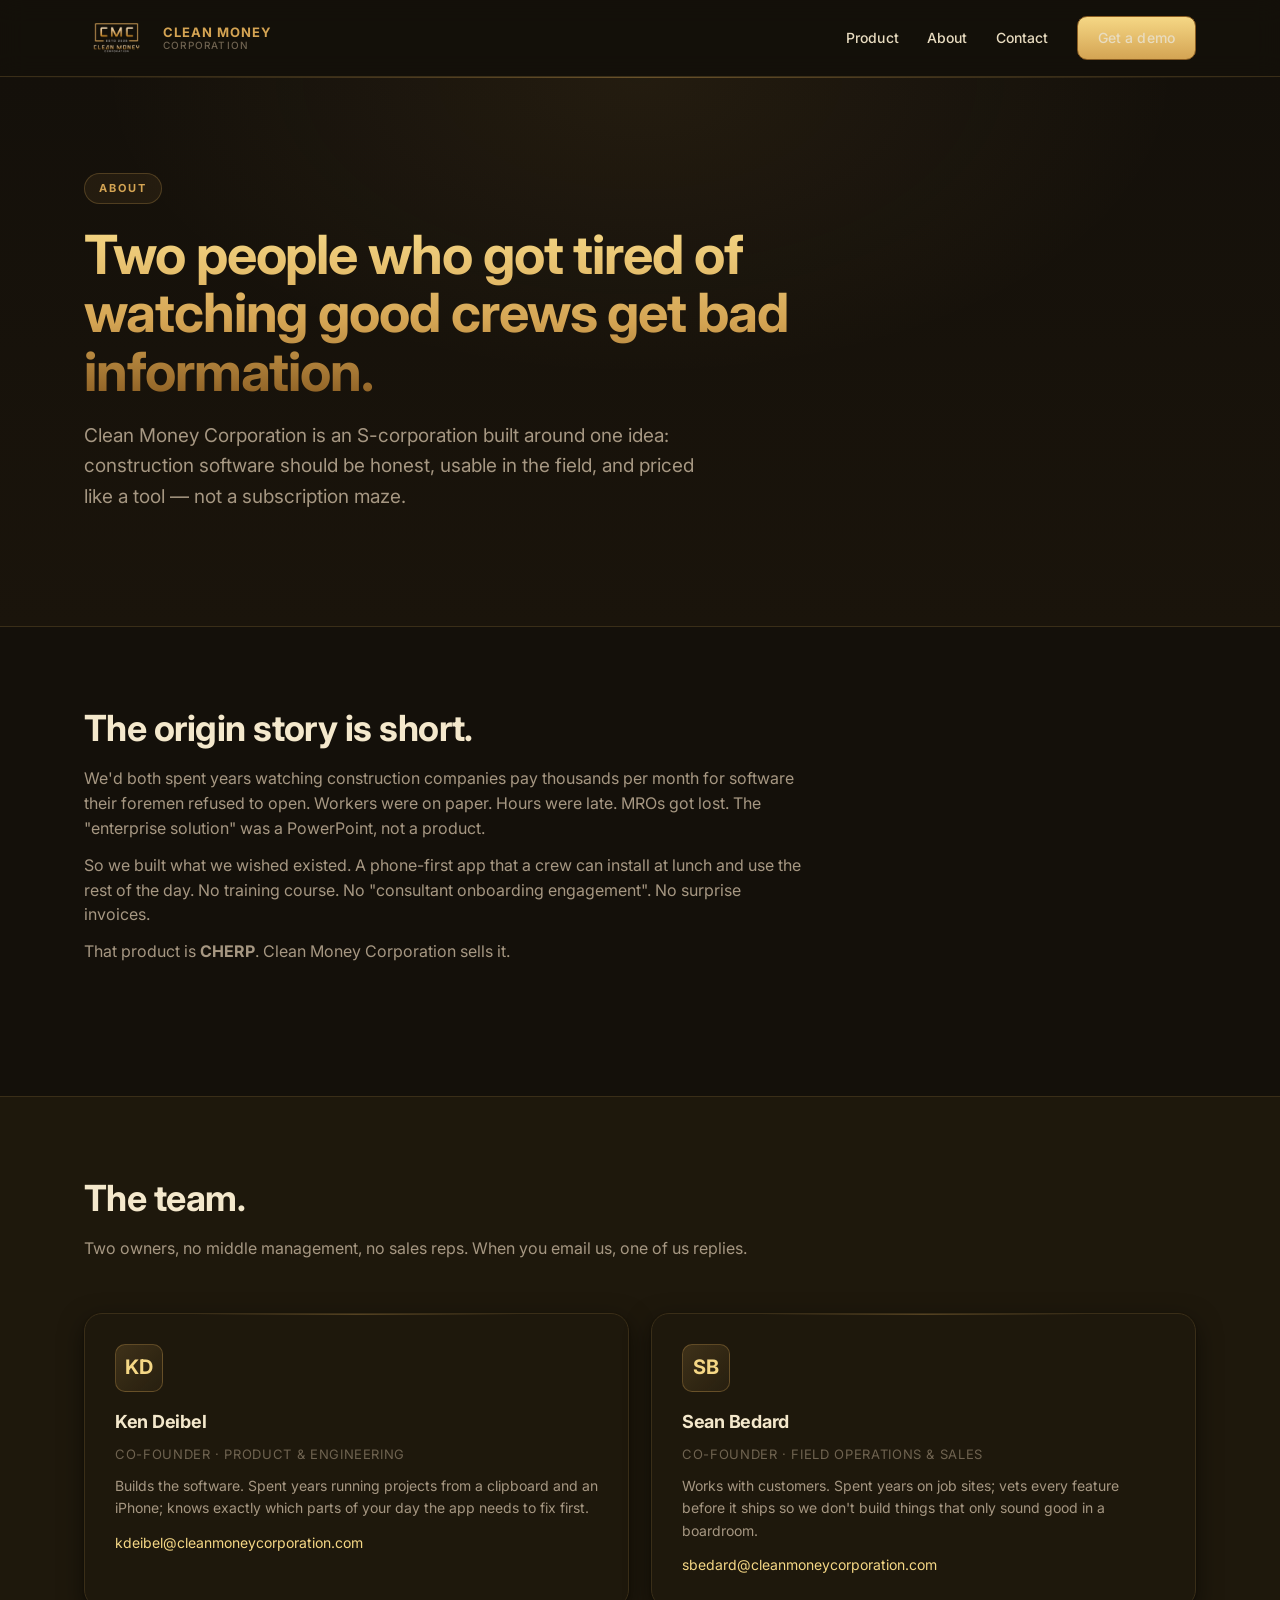
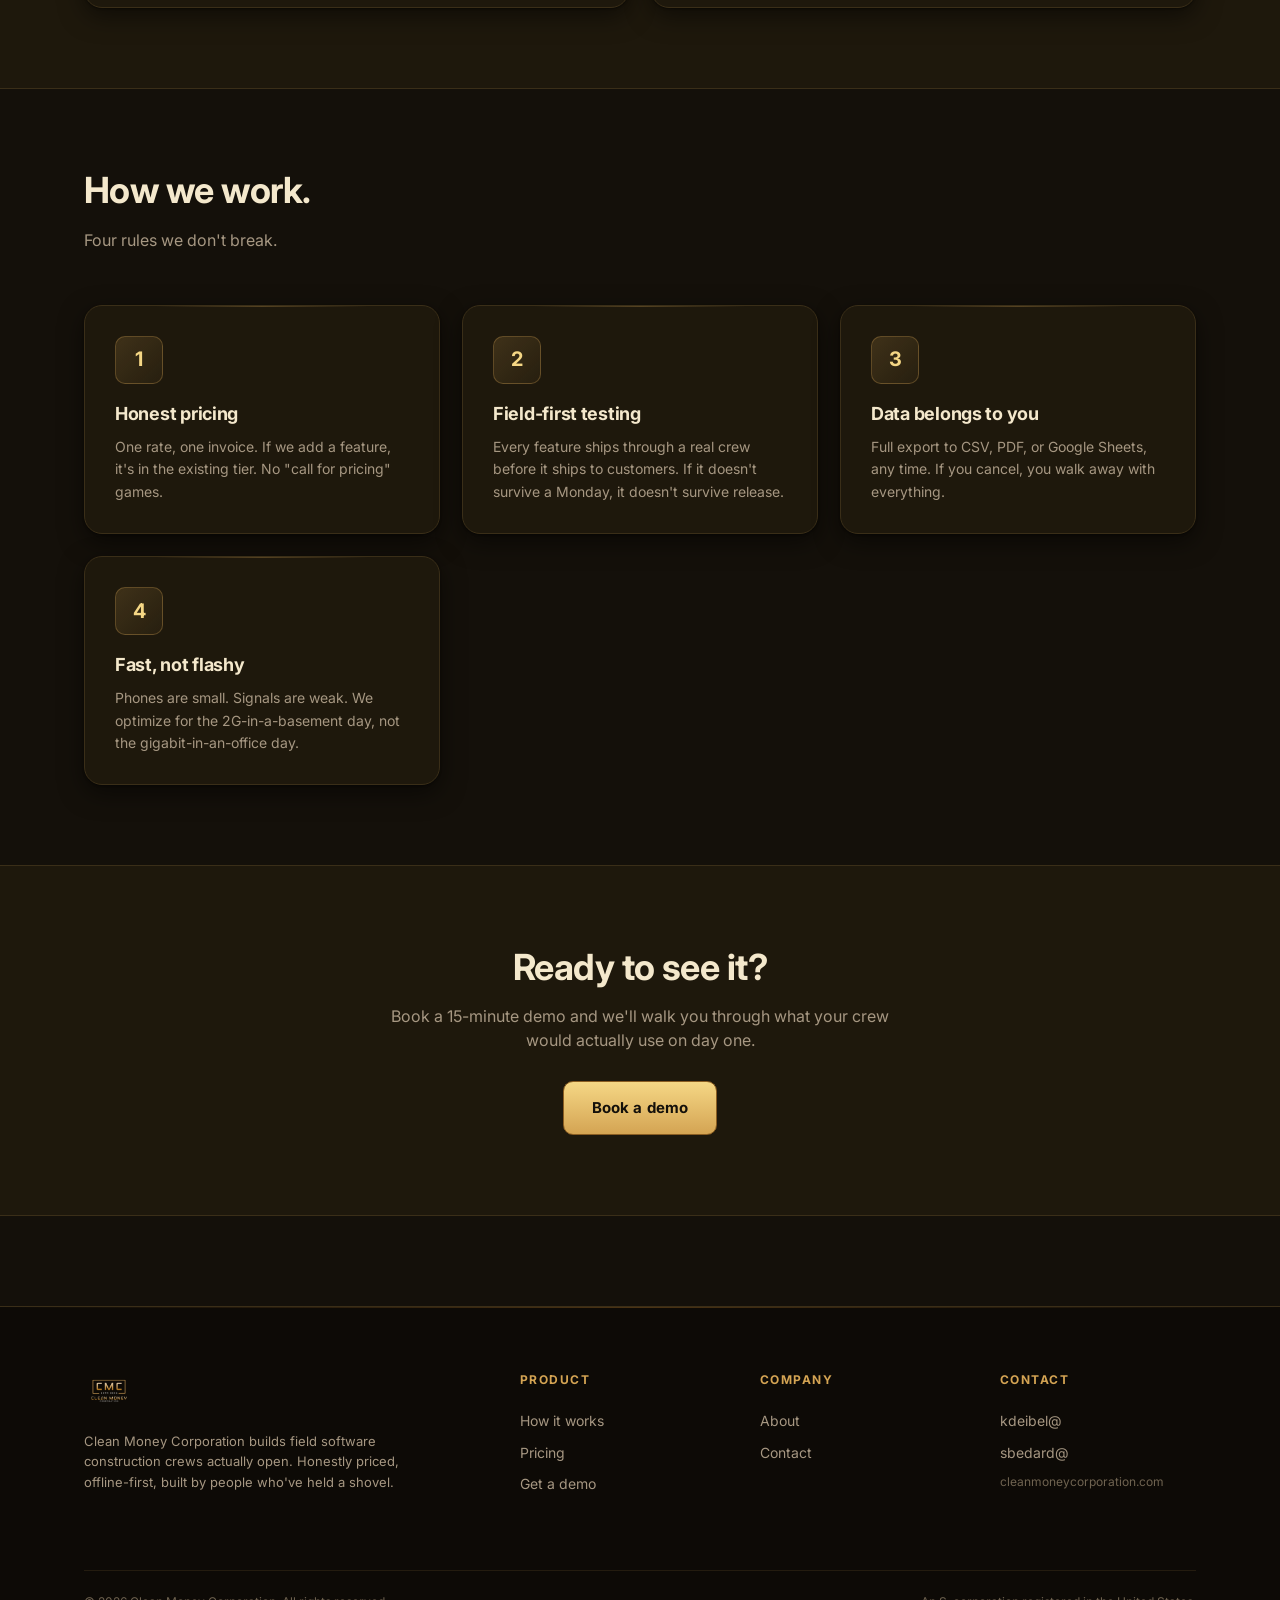
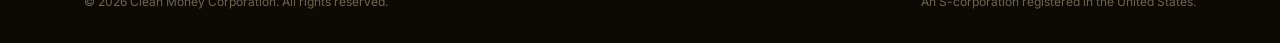
==== commit 7c99cb36: "Rename product ACE → CHERP across the site Ken's clarification: ACE is CMC's internal go-to-market s" ====
--- a/about.html
+++ b/about.html
@@ -32,7 +32,7 @@
 <section class="hero">
   <div class="container">
     <span class="eyebrow">About</span>
-    <h1>Two people who got tired of watching good crews get bad software.</h1>
+    <h1>Two people who got tired of watching good crews get bad information.</h1>
     <p class="lead">
       Clean Money Corporation is an S-corporation built around one idea:
       construction software should be honest, usable in the field, and
@@ -48,7 +48,7 @@
       <h2>The origin story is short.</h2>
       <p>We'd both spent years watching construction companies pay thousands per month for software their foremen refused to open. Workers were on paper. Hours were late. MROs got lost. The "enterprise solution" was a PowerPoint, not a product.</p>
       <p>So we built what we wished existed. A phone-first app that a crew can install at lunch and use the rest of the day. No training course. No "consultant onboarding engagement". No surprise invoices.</p>
-      <p>That product is <strong>ACE</strong>. Clean Money Corporation sells it.</p>
+      <p>That product is <strong>CHERP</strong>. Clean Money Corporation sells it.</p>
     </div>
   </div>
 </section>
